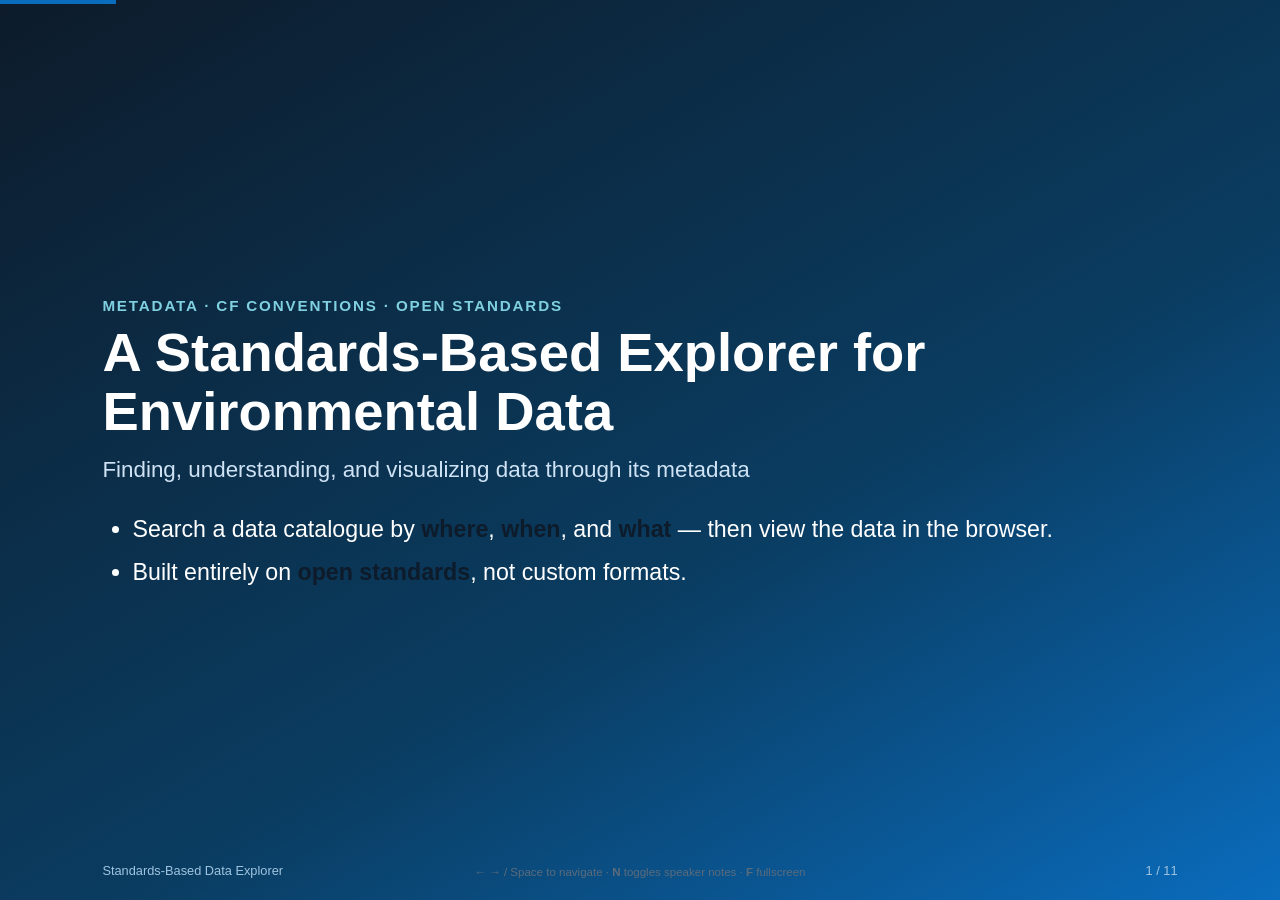
==== doc/presentation.html @ 1878325e "doc: add self-contained HTML slide deck presenting the project A 15-minute, ~11-slide overview for a" ====
<!DOCTYPE html>
<html lang="en">
<head>
<meta charset="utf-8" />
<meta name="viewport" content="width=device-width, initial-scale=1" />
<title>A Standards-Based Explorer for Environmental Data</title>
<style>
  :root {
    --bg: #0d1b2a;
    --panel: #ffffff;
    --ink: #1b2a3a;
    --muted: #5b6b7b;
    --accent: #0a6cbd;
    --accent2: #00838f;
    --ok: #1b8a5a;
    --warn: #b5651d;
    --line: #d9e2ec;
  }
  * { box-sizing: border-box; }
  html, body {
    margin: 0; height: 100%;
    font-family: -apple-system, "Segoe UI", Roboto, Helvetica, Arial, sans-serif;
    background: var(--bg); color: var(--ink);
  }
  #deck { height: 100vh; width: 100vw; position: relative; overflow: hidden; }
  .slide {
    position: absolute; inset: 0; display: none;
    padding: 6vh 8vw; flex-direction: column; justify-content: center;
    background: var(--panel);
    animation: fade .25s ease;
  }
  .slide.active { display: flex; }
  @keyframes fade { from { opacity: 0; transform: translateY(8px);} to {opacity:1; transform:none;} }

  .kicker { color: var(--accent2); font-weight: 700; letter-spacing: .12em;
            text-transform: uppercase; font-size: clamp(.7rem, 1.2vw, .95rem); margin-bottom: .6rem; }
  h1 { font-size: clamp(1.9rem, 4.6vw, 3.4rem); line-height: 1.08; margin: 0 0 1rem; color: var(--bg); }
  h2 { font-size: clamp(1.5rem, 3.4vw, 2.4rem); line-height: 1.12; margin: 0 0 1.4rem; color: var(--bg); }
  .sub { font-size: clamp(1rem, 1.9vw, 1.4rem); color: var(--muted); margin: 0 0 1rem; }
  ul { font-size: clamp(1rem, 1.9vw, 1.45rem); line-height: 1.5; margin: .3rem 0; padding-left: 1.3em; }
  li { margin: .5rem 0; }
  li strong { color: var(--bg); }
  .lead { border-left: 6px solid var(--accent); padding-left: 1rem; }

  table { border-collapse: collapse; font-size: clamp(.95rem, 1.8vw, 1.35rem); margin-top: .4rem; }
  th, td { text-align: left; padding: .55rem 1.1rem; border-bottom: 1px solid var(--line); }
  th { color: var(--accent); border-bottom: 2px solid var(--accent); }
  td:first-child { font-weight: 700; color: var(--bg); white-space: nowrap; }

  .ok li::marker { content: "✅ "; }
  .warn li::marker { content: "⚠️ "; }
  .fair b { color: var(--accent); }

  .title-slide { background: linear-gradient(150deg, #0d1b2a 0%, #0a3d62 60%, #0a6cbd 100%); color: #fff; }
  .title-slide h1 { color: #fff; }
  .title-slide .sub { color: #cfe3f5; }
  .title-slide .kicker { color: #7fd0e0; }

  footer {
    position: absolute; bottom: 2.4vh; left: 8vw; right: 8vw;
    display: flex; justify-content: space-between; align-items: center;
    color: var(--muted); font-size: .8rem;
  }
  .title-slide footer { color: #9fc4e0; }
  .progress { position: absolute; top: 0; left: 0; height: 4px; background: var(--accent); transition: width .25s; }

  .notes {
    margin-top: 1.4rem; padding: .8rem 1rem; background: #f4f8fc; border: 1px solid var(--line);
    border-radius: 8px; color: var(--muted); font-size: clamp(.85rem, 1.4vw, 1.05rem); display: none;
  }
  .notes.show { display: block; }
  .notes b { color: var(--accent2); }

  .hint { position: absolute; bottom: 2.4vh; left: 50%; transform: translateX(-50%);
          color: var(--muted); font-size: .72rem; }
  .title-slide .hint { color: #9fc4e0; }
</style>
</head>
<body>
<div id="deck">

  <!-- 1 -->
  <section class="slide title-slide">
    <div class="kicker">Metadata · CF Conventions · Open Standards</div>
    <h1>A Standards-Based Explorer for Environmental Data</h1>
    <p class="sub">Finding, understanding, and visualizing data through its metadata</p>
    <ul>
      <li>Search a data catalogue by <strong>where</strong>, <strong>when</strong>, and <strong>what</strong> — then view the data in the browser.</li>
      <li>Built entirely on <strong>open standards</strong>, not custom formats.</li>
    </ul>
    <div class="notes"><b>Say:</b> A small tool with a big idea — if data is described well, software can find it and show it automatically, with no special handling per dataset.</div>
  </section>

  <!-- 2 -->
  <section class="slide">
    <div class="kicker">Motivation</div>
    <h2>We have lots of data. Using it is the hard part.</h2>
    <ul class="lead">
      <li>Environmental data lives in many archives, formats, and projections.</li>
      <li>Users don't want files — they want to <strong>find the right thing</strong> and <strong>look at it</strong>.</li>
      <li>The gap between "data exists" and "data is usable" is <strong>metadata</strong>.</li>
    </ul>
    <div class="notes"><b>Say:</b> The bottleneck isn't storage — it's discovery and interpretation. Metadata is the bridge, and this project is a test of how well that bridge holds.</div>
  </section>

  <!-- 3 -->
  <section class="slide">
    <div class="kicker">What it does</div>
    <h2>Search → understand → visualize, all from the catalogue</h2>
    <ul>
      <li><strong>Search</strong> by area (draw a box on a map), time range, and free text.</li>
      <li>The tool reads each result's <strong>metadata</strong> to decide what it is and how to show it.</li>
      <li><strong>Visualize</strong>: plot a time series or profile inline, or overlay a map layer.</li>
    </ul>
    <div class="notes"><b>Say:</b> The user never touches a file path or a format. They draw a box, pick a date, and the catalogue's metadata does the rest.</div>
  </section>

  <!-- 4 -->
  <section class="slide">
    <div class="kicker">Foundations</div>
    <h2>Built on open standards — it speaks the community's languages</h2>
    <table>
      <tr><th>Standard</th><th>Role here</th></tr>
      <tr><td>CSW</td><td>Catalogue Service for the Web — search the catalogue</td></tr>
      <tr><td>ISO 19115 / 19139</td><td>The metadata records themselves</td></tr>
      <tr><td>OGC WMS</td><td>Ready-made map layers</td></tr>
      <tr><td>OPeNDAP / THREDDS</td><td>Direct access to the underlying data</td></tr>
      <tr><td>CF Conventions</td><td>Tells us the <em>kind</em> of measurement</td></tr>
    </table>
    <div class="notes"><b>Say:</b> Every row is an international open standard. Because we don't invent formats, this works with any compliant catalogue — not just ours.</div>
  </section>

  <!-- 5 -->
  <section class="slide">
    <div class="kicker">The key idea</div>
    <h2>The metadata decides the experience</h2>
    <ul class="lead">
      <li><strong>CF "featureType"</strong> (time series, profile, trajectory…) tells the tool <strong>how</strong> to plot the data — automatically.</li>
      <li><strong>Service links</strong> in the record (WMS, OPeNDAP) tell it <strong>how</strong> to access the data.</li>
      <li>Result: <strong>no per-dataset programming.</strong> Good metadata = instant usability.</li>
    </ul>
    <div class="notes"><b>Say:</b> A field called "featureType" literally chooses the right chart. When metadata is rich, the tool just works. When it isn't, the tool can't help — which is a powerful diagnostic.</div>
  </section>

  <!-- 6 -->
  <section class="slide">
    <div class="kicker">Strengths</div>
    <h2>What's genuinely good</h2>
    <ul class="ok">
      <li><strong>Interoperable</strong> — open standards, no vendor or format lock-in.</li>
      <li><strong>Metadata-driven</strong> — behavior comes from the catalogue, not hard-coded.</li>
      <li><strong>No data duplication</strong> — reads existing archives in place.</li>
      <li><strong>Polar-ready</strong> — supports Arctic projections (Svalbard, UPS North) most web maps ignore.</li>
      <li><strong>Lightweight</strong> — runs in a browser, already live in our infrastructure.</li>
    </ul>
  </section>

  <!-- 7 -->
  <section class="slide">
    <div class="kicker">Weaknesses & hard lessons</div>
    <h2>Honest limitations — most are about data, not code</h2>
    <ul class="warn">
      <li><strong>Only as good as the metadata.</strong> Missing featureType or service links = invisible to the tool.</li>
      <li><strong>Catalogue noise.</strong> Millions of fine-grained satellite records make useful datasets sparse and searches heavy.</li>
      <li><strong>Inconsistent catalogues.</strong> One returned <em>different results for the same query</em> — a server-side compliance gap.</li>
      <li><strong>Projection fragmentation.</strong> Services advertise different coordinate systems; polar data needs care.</li>
      <li><strong>Performance depends on remote servers</strong>, not on us.</li>
    </ul>
    <div class="notes"><b>Say:</b> The most interesting finding: most of our problems were metadata-quality problems, not software problems. The tool is a mirror held up to our data management.</div>
  </section>

  <!-- 8 -->
  <section class="slide">
    <div class="kicker">Response</div>
    <h2>Turning weaknesses into guardrails</h2>
    <ul>
      <li>Guard against runaway queries — require a filter; warn when a search is too broad.</li>
      <li>Search results several times faster by querying the catalogue <strong>in parallel</strong>.</li>
      <li>Bundled our own <strong>Norwegian + Svalbard coastline</strong> where no standard polar basemap existed.</li>
      <li>A <strong>layer manager</strong> to control map overlays (order, transparency, visibility).</li>
    </ul>
    <div class="notes"><b>Say:</b> Each limitation pushed a concrete improvement — several are reusable building blocks for other tools.</div>
  </section>

  <!-- 9 -->
  <section class="slide">
    <div class="kicker">Status</div>
    <h2>Where we are today</h2>
    <ul>
      <li>🟢 <strong>Usable working prototype</strong>, deployed in our operational environment.</li>
      <li>🟢 Refactored into <strong>reusable, shared components</strong> (search, plotting, maps).</li>
      <li>🟢 <strong>Automated test suite</strong> (130+ tests) for confidence in changes.</li>
      <li>🟡 Validated mainly against met.no catalogues — broader testing pending.</li>
    </ul>
  </section>

  <!-- 10 -->
  <section class="slide">
    <div class="kicker">Roadmap</div>
    <h2>Further development</h2>
    <ul>
      <li><strong>Collection-level search</strong> (datasets, not millions of granules) for speed and clarity.</li>
      <li><strong>Caching &amp; smarter ranking</strong> of the most relevant results.</li>
      <li><strong>Richer visualization</strong>: vertical profiles, time animation of map layers, downloads.</li>
      <li><strong>A metadata feedback loop</strong> — flag records missing featureType/links to improve the catalogue itself.</li>
      <li><strong>Wider reach</strong>: point it at other national/European catalogues.</li>
    </ul>
  </section>

  <!-- 11 -->
  <section class="slide title-slide">
    <div class="kicker">Why it matters</div>
    <h2>A practical test of FAIR data</h2>
    <ul class="fair">
      <li>The tool only works because data is <b>F</b>indable, <b>A</b>ccessible, <b>I</b>nteroperable, <b>R</b>eusable.</li>
      <li>Where it struggles, it <strong>points directly at metadata we can improve</strong>.</li>
      <li>Open standards + good metadata = data that serves people, not just storage.</li>
    </ul>
    <div class="notes"><b>Say:</b> If you take one thing away — investing in metadata quality and open standards pays off directly in tools like this. The software is the easy part; the metadata is the asset.</div>
  </section>

</div>

<div class="progress" id="progress"></div>
<div class="hint">← → / Space to navigate · <b>N</b> toggles speaker notes · <b>F</b> fullscreen</div>

<script>
  var slides = Array.prototype.slice.call(document.querySelectorAll('.slide'));
  var i = 0, notesOn = false;
  function render() {
    slides.forEach(function (s, n) { s.classList.toggle('active', n === i); });
    document.getElementById('progress').style.width = ((i + 1) / slides.length * 100) + '%';
    var active = slides[i];
    var f = active.querySelector('footer');
    if (!f) {
      f = document.createElement('footer');
      f.innerHTML = '<span>Standards-Based Data Explorer</span><span>' + (i + 1) + ' / ' + slides.length + '</span>';
      active.appendChild(f);
    }
    var note = active.querySelector('.notes');
    if (note) note.classList.toggle('show', notesOn);
  }
  function go(d) { i = Math.max(0, Math.min(slides.length - 1, i + d)); render(); }
  document.addEventListener('keydown', function (e) {
    if (e.key === 'ArrowRight' || e.key === ' ' || e.key === 'PageDown') { go(1); e.preventDefault(); }
    else if (e.key === 'ArrowLeft' || e.key === 'PageUp') { go(-1); }
    else if (e.key === 'Home') { i = 0; render(); }
    else if (e.key === 'End') { i = slides.length - 1; render(); }
    else if (e.key === 'n' || e.key === 'N') { notesOn = !notesOn; render(); }
    else if (e.key === 'f' || e.key === 'F') {
      if (!document.fullscreenElement) document.documentElement.requestFullscreen();
      else document.exitFullscreen();
    }
  });
  document.getElementById('deck').addEventListener('click', function (e) {
    // click right half = next, left half = previous
    go(e.clientX > window.innerWidth / 2 ? 1 : -1);
  });
  render();
</script>
</body>
</html>
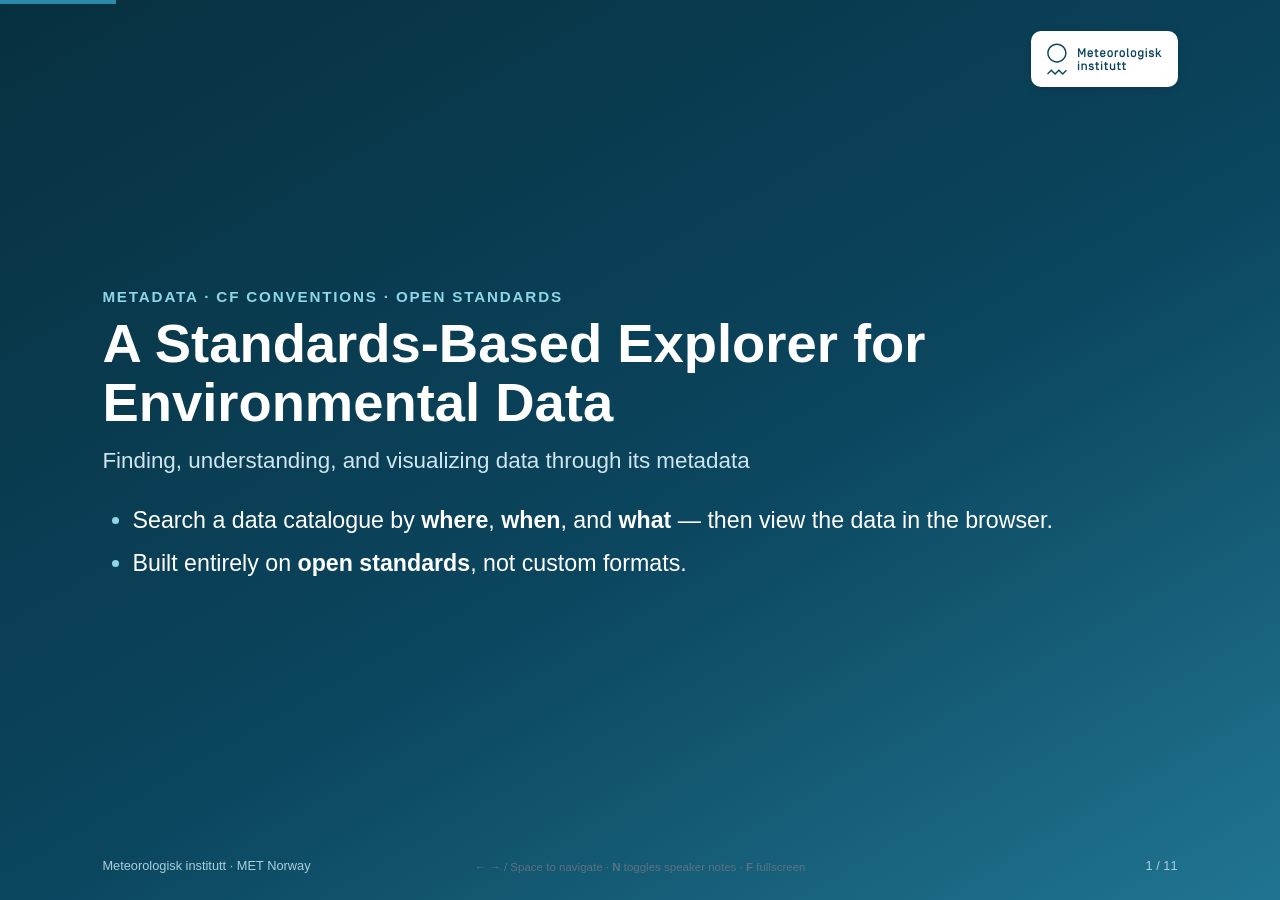
==== commit 27fd2563: "doc: brand the slide deck with MET Norway colours and logo Recolour the deck around the MET Norway p" ====
--- a/doc/presentation.html
+++ b/doc/presentation.html
@@ -3,77 +3,94 @@
 <head>
 <meta charset="utf-8" />
 <meta name="viewport" content="width=device-width, initial-scale=1" />
-<title>A Standards-Based Explorer for Environmental Data</title>
+<title>A Standards-Based Explorer for Environmental Data — MET Norway</title>
 <style>
   :root {
-    --bg: #0d1b2a;
-    --panel: #ffffff;
-    --ink: #1b2a3a;
-    --muted: #5b6b7b;
-    --accent: #0a6cbd;
-    --accent2: #00838f;
+    /* MET Norway brand (logo colour #0b455e) */
+    --brand: #0b455e;
+    --brand-deep: #07303f;
+    --brand-2: #2a8aa8;
+    --ink: #16313f;
+    --muted: #5b7280;
     --ok: #1b8a5a;
     --warn: #b5651d;
-    --line: #d9e2ec;
+    --line: #d7e3e9;
+    --panel: #ffffff;
   }
   * { box-sizing: border-box; }
   html, body {
     margin: 0; height: 100%;
     font-family: -apple-system, "Segoe UI", Roboto, Helvetica, Arial, sans-serif;
-    background: var(--bg); color: var(--ink);
+    background: var(--brand-deep); color: var(--ink);
   }
   #deck { height: 100vh; width: 100vw; position: relative; overflow: hidden; }
   .slide {
     position: absolute; inset: 0; display: none;
-    padding: 6vh 8vw; flex-direction: column; justify-content: center;
+    padding: 7vh 8vw 9vh; flex-direction: column; justify-content: center;
     background: var(--panel);
     animation: fade .25s ease;
   }
   .slide.active { display: flex; }
   @keyframes fade { from { opacity: 0; transform: translateY(8px);} to {opacity:1; transform:none;} }
 
-  .kicker { color: var(--accent2); font-weight: 700; letter-spacing: .12em;
+  .kicker { color: var(--brand-2); font-weight: 700; letter-spacing: .12em;
             text-transform: uppercase; font-size: clamp(.7rem, 1.2vw, .95rem); margin-bottom: .6rem; }
-  h1 { font-size: clamp(1.9rem, 4.6vw, 3.4rem); line-height: 1.08; margin: 0 0 1rem; color: var(--bg); }
-  h2 { font-size: clamp(1.5rem, 3.4vw, 2.4rem); line-height: 1.12; margin: 0 0 1.4rem; color: var(--bg); }
+  h1 { font-size: clamp(1.9rem, 4.6vw, 3.4rem); line-height: 1.08; margin: 0 0 1rem; color: var(--brand); }
+  h2 { font-size: clamp(1.5rem, 3.4vw, 2.4rem); line-height: 1.12; margin: 0 0 1.4rem; color: var(--brand); }
   .sub { font-size: clamp(1rem, 1.9vw, 1.4rem); color: var(--muted); margin: 0 0 1rem; }
   ul { font-size: clamp(1rem, 1.9vw, 1.45rem); line-height: 1.5; margin: .3rem 0; padding-left: 1.3em; }
   li { margin: .5rem 0; }
-  li strong { color: var(--bg); }
-  .lead { border-left: 6px solid var(--accent); padding-left: 1rem; }
+  li::marker { color: var(--brand-2); }
+  li strong { color: var(--brand); }
+  .lead { border-left: 6px solid var(--brand-2); padding-left: 1rem; }
 
   table { border-collapse: collapse; font-size: clamp(.95rem, 1.8vw, 1.35rem); margin-top: .4rem; }
   th, td { text-align: left; padding: .55rem 1.1rem; border-bottom: 1px solid var(--line); }
-  th { color: var(--accent); border-bottom: 2px solid var(--accent); }
-  td:first-child { font-weight: 700; color: var(--bg); white-space: nowrap; }
+  th { color: var(--brand); border-bottom: 2px solid var(--brand-2); }
+  td:first-child { font-weight: 700; color: var(--brand); white-space: nowrap; }
 
   .ok li::marker { content: "✅ "; }
   .warn li::marker { content: "⚠️ "; }
-  .fair b { color: var(--accent); }
-
-  .title-slide { background: linear-gradient(150deg, #0d1b2a 0%, #0a3d62 60%, #0a6cbd 100%); color: #fff; }
-  .title-slide h1 { color: #fff; }
-  .title-slide .sub { color: #cfe3f5; }
-  .title-slide .kicker { color: #7fd0e0; }
+  .fair b { color: var(--brand-2); }
+
+  .title-slide { background: linear-gradient(150deg, var(--brand-deep) 0%, var(--brand) 55%, var(--brand-2) 120%); color: #fff; }
+  .title-slide h1, .title-slide h2 { color: #fff; }
+  .title-slide .sub { color: #cfe6ee; }
+  .title-slide .kicker { color: #8fd6e6; }
+  .title-slide li::marker { color: #8fd6e6; }
+  .title-slide li strong { color: #ffffff; }
+  .title-slide .fair b { color: #8fd6e6; }
+  .title-slide .lead { border-left-color: #8fd6e6; }
+
+  /* logo chip — white background so the petrol-blue mark reads on any slide */
+  .logo {
+    position: absolute; top: 3.4vh; right: 8vw;
+    background: #fff; border-radius: 10px; padding: 8px 12px;
+    box-shadow: 0 2px 10px rgba(0,0,0,.12); height: 40px;
+  }
+  .logo img { height: 24px; display: block; }
+  .title-slide .logo { height: 56px; padding: 12px 16px; }
+  .title-slide .logo img { height: 32px; }
 
   footer {
-    position: absolute; bottom: 2.4vh; left: 8vw; right: 8vw;
+    position: absolute; bottom: 3vh; left: 8vw; right: 8vw;
     display: flex; justify-content: space-between; align-items: center;
     color: var(--muted); font-size: .8rem;
   }
-  .title-slide footer { color: #9fc4e0; }
-  .progress { position: absolute; top: 0; left: 0; height: 4px; background: var(--accent); transition: width .25s; }
+  .title-slide footer { color: #a9cfdb; }
+  .progress { position: absolute; top: 0; left: 0; height: 4px; background: var(--brand-2); transition: width .25s; }
 
   .notes {
-    margin-top: 1.4rem; padding: .8rem 1rem; background: #f4f8fc; border: 1px solid var(--line);
-    border-radius: 8px; color: var(--muted); font-size: clamp(.85rem, 1.4vw, 1.05rem); display: none;
+    margin-top: 1.4rem; padding: .8rem 1rem; background: #eef5f8; border: 1px solid var(--line);
+    border-left: 4px solid var(--brand-2); border-radius: 8px; color: var(--muted);
+    font-size: clamp(.85rem, 1.4vw, 1.05rem); display: none;
   }
   .notes.show { display: block; }
-  .notes b { color: var(--accent2); }
-
-  .hint { position: absolute; bottom: 2.4vh; left: 50%; transform: translateX(-50%);
+  .notes b { color: var(--brand); }
+
+  .hint { position: absolute; bottom: 3vh; left: 50%; transform: translateX(-50%);
           color: var(--muted); font-size: .72rem; }
-  .title-slide .hint { color: #9fc4e0; }
+  .title-slide .hint { color: #a9cfdb; }
 </style>
 </head>
 <body>
@@ -190,7 +207,7 @@
       <li>🟢 <strong>Usable working prototype</strong>, deployed in our operational environment.</li>
       <li>🟢 Refactored into <strong>reusable, shared components</strong> (search, plotting, maps).</li>
       <li>🟢 <strong>Automated test suite</strong> (130+ tests) for confidence in changes.</li>
-      <li>🟡 Validated mainly against met.no catalogues — broader testing pending.</li>
+      <li>🟡 Validated mainly against MET Norway catalogues — broader testing pending.</li>
     </ul>
   </section>
 
@@ -225,19 +242,25 @@
 <div class="hint">← → / Space to navigate · <b>N</b> toggles speaker notes · <b>F</b> fullscreen</div>
 
 <script>
+  var MET_LOGO = "[data-uri]";
   var slides = Array.prototype.slice.call(document.querySelectorAll('.slide'));
   var i = 0, notesOn = false;
+
+  // Brand each slide: logo chip + footer.
+  slides.forEach(function (s, n) {
+    var logo = document.createElement('div');
+    logo.className = 'logo';
+    logo.innerHTML = '<img alt="MET Norway" src="' + MET_LOGO + '">';
+    s.appendChild(logo);
+    var f = document.createElement('footer');
+    f.innerHTML = '<span>Meteorologisk institutt · MET Norway</span><span>' + (n + 1) + ' / ' + slides.length + '</span>';
+    s.appendChild(f);
+  });
+
   function render() {
     slides.forEach(function (s, n) { s.classList.toggle('active', n === i); });
     document.getElementById('progress').style.width = ((i + 1) / slides.length * 100) + '%';
-    var active = slides[i];
-    var f = active.querySelector('footer');
-    if (!f) {
-      f = document.createElement('footer');
-      f.innerHTML = '<span>Standards-Based Data Explorer</span><span>' + (i + 1) + ' / ' + slides.length + '</span>';
-      active.appendChild(f);
-    }
-    var note = active.querySelector('.notes');
+    var note = slides[i].querySelector('.notes');
     if (note) note.classList.toggle('show', notesOn);
   }
   function go(d) { i = Math.max(0, Math.min(slides.length - 1, i + d)); render(); }
@@ -253,7 +276,7 @@
     }
   });
   document.getElementById('deck').addEventListener('click', function (e) {
-    // click right half = next, left half = previous
+    if (e.target.closest('.logo')) return;
     go(e.clientX > window.innerWidth / 2 ? 1 : -1);
   });
   render();
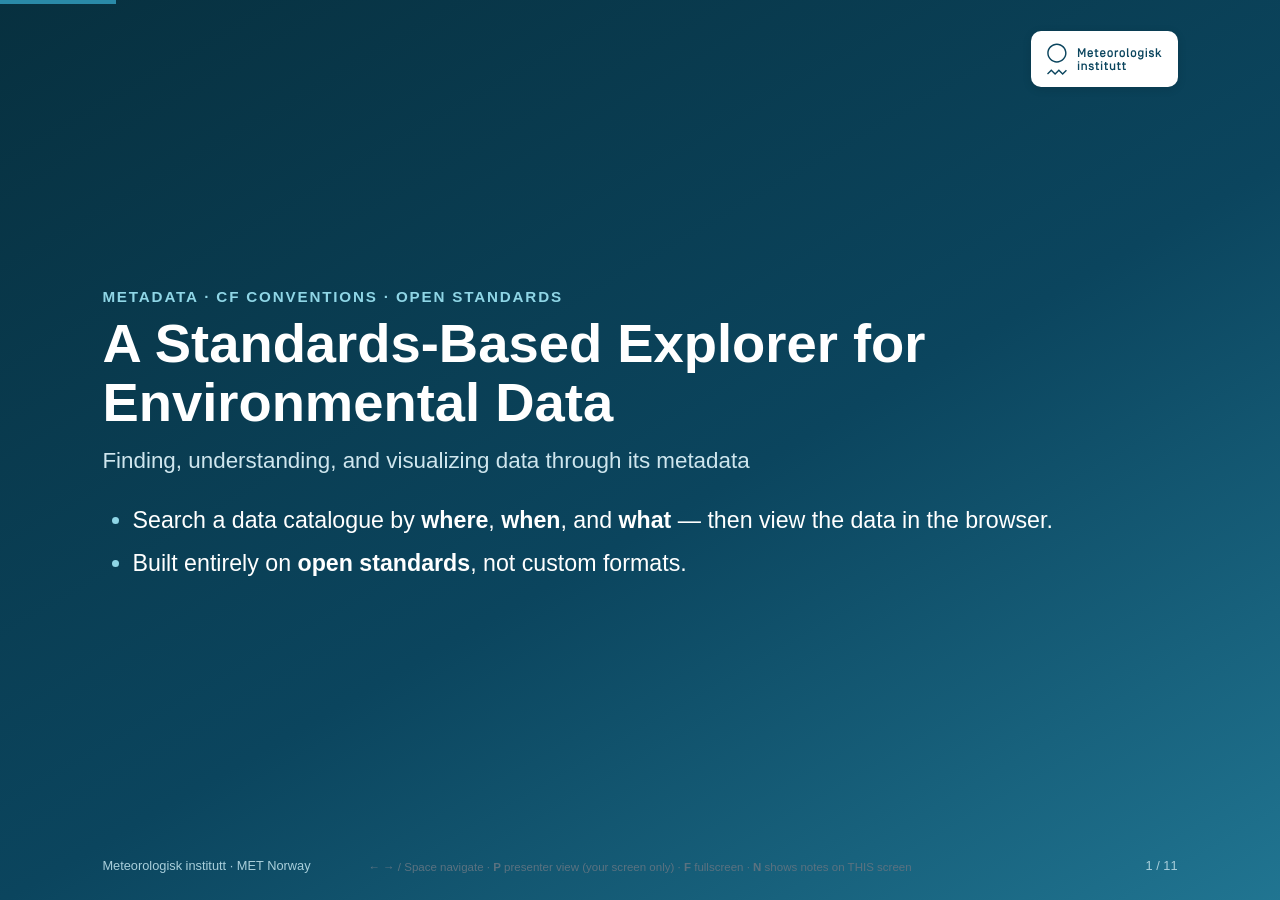
==== commit c32b1077: "doc: add presenter view (notes/timer/next on a private second window) Press P to open a separate pre" ====
--- a/doc/presentation.html
+++ b/doc/presentation.html
@@ -239,7 +239,7 @@
 </div>
 
 <div class="progress" id="progress"></div>
-<div class="hint">← → / Space to navigate · <b>N</b> toggles speaker notes · <b>F</b> fullscreen</div>
+<div class="hint">← → / Space navigate · <b>P</b> presenter view (your screen only) · <b>F</b> fullscreen · <b>N</b> shows notes on THIS screen</div>
 
 <script>
   var MET_LOGO = "[data-uri]";
@@ -262,13 +262,80 @@
     document.getElementById('progress').style.width = ((i + 1) / slides.length * 100) + '%';
     var note = slides[i].querySelector('.notes');
     if (note) note.classList.toggle('show', notesOn);
+    syncPresenter();
   }
   function go(d) { i = Math.max(0, Math.min(slides.length - 1, i + d)); render(); }
+
+  // ---- Presenter view: a separate window only the presenter sees ----------
+  var presenterWin = null, startTime = 0;
+  function headingText(s) {
+    var k = s.querySelector('.kicker'), h = s.querySelector('h1, h2');
+    return (k ? k.textContent + ' — ' : '') + (h ? h.textContent : '');
+  }
+  function notesHTML(s) {
+    var n = s.querySelector('.notes');
+    return n ? n.innerHTML : '<em>No notes for this slide.</em>';
+  }
+  function syncPresenter() {
+    if (!presenterWin || presenterWin.closed) return;
+    var d = presenterWin.document;
+    d.getElementById('counter').textContent = (i + 1) + ' / ' + slides.length;
+    d.getElementById('cur').innerHTML = headingText(slides[i]);
+    d.getElementById('notes').innerHTML = notesHTML(slides[i]);
+    d.getElementById('next').innerHTML =
+      (i + 1 < slides.length) ? headingText(slides[i + 1]) : '<em>End of deck</em>';
+  }
+  function tickTimer() {
+    if (!presenterWin || presenterWin.closed) return;
+    var s = Math.floor((Date.now() - startTime) / 1000);
+    var mm = ('0' + Math.floor(s / 60)).slice(-2), ss = ('0' + (s % 60)).slice(-2);
+    presenterWin.document.getElementById('timer').textContent = mm + ':' + ss;
+  }
+  function openPresenter() {
+    if (presenterWin && !presenterWin.closed) { presenterWin.focus(); return; }
+    presenterWin = window.open('', 'metPresenter', 'width=760,height=680');
+    if (!presenterWin) { alert('Please allow pop-ups for this page to use the presenter view.'); return; }
+    startTime = Date.now();
+    var css = 'body{margin:0;font-family:-apple-system,Segoe UI,Roboto,Arial,sans-serif;'
+      + 'background:#07303f;color:#eaf3f7;padding:18px 22px}'
+      + '#bar{display:flex;justify-content:space-between;align-items:center;'
+      + 'border-bottom:2px solid #2a8aa8;padding-bottom:10px;margin-bottom:14px}'
+      + '#timer{font-size:30px;font-weight:700;color:#8fd6e6}'
+      + '#counter{font-size:16px;color:#a9cfdb}'
+      + 'button{font-size:18px;padding:8px 16px;margin-left:8px;border:0;border-radius:8px;'
+      + 'background:#2a8aa8;color:#fff;cursor:pointer}button:hover{background:#1d7a93}'
+      + 'h3{color:#8fd6e6;text-transform:uppercase;letter-spacing:.1em;font-size:13px;margin:18px 0 6px}'
+      + '#cur{font-size:20px;font-weight:700;color:#fff}'
+      + '#notes{font-size:19px;line-height:1.5;background:#0b455e;padding:14px 16px;border-radius:10px}'
+      + '#notes b{color:#8fd6e6}#next{font-size:17px;color:#cfe6ee}';
+    var doc = presenterWin.document;
+    doc.open();
+    doc.write('<!DOCTYPE html><html><head><meta charset="utf-8"><title>Presenter view — MET Norway</title>'
+      + '<style>' + css + '</style></head><body>'
+      + '<div id="bar"><span id="timer">00:00</span>'
+      + '<span><button id="pprev">◀ Prev</button><button id="pnext">Next ▶</button></span></div>'
+      + '<div id="counter"></div>'
+      + '<h3>Current slide</h3><div id="cur"></div>'
+      + '<h3>Speaker notes</h3><div id="notes"></div>'
+      + '<h3>Up next</h3><div id="next"></div>'
+      + '</body></html>');
+    doc.close();
+    doc.getElementById('pprev').onclick = function () { go(-1); };
+    doc.getElementById('pnext').onclick = function () { go(1); };
+    presenterWin.addEventListener('keydown', function (e) {
+      if (e.key === 'ArrowRight' || e.key === ' ' || e.key === 'PageDown') { go(1); e.preventDefault(); }
+      else if (e.key === 'ArrowLeft' || e.key === 'PageUp') { go(-1); }
+    });
+    setInterval(tickTimer, 1000);
+    syncPresenter();
+  }
+
   document.addEventListener('keydown', function (e) {
     if (e.key === 'ArrowRight' || e.key === ' ' || e.key === 'PageDown') { go(1); e.preventDefault(); }
     else if (e.key === 'ArrowLeft' || e.key === 'PageUp') { go(-1); }
     else if (e.key === 'Home') { i = 0; render(); }
     else if (e.key === 'End') { i = slides.length - 1; render(); }
+    else if (e.key === 'p' || e.key === 'P') { openPresenter(); }
     else if (e.key === 'n' || e.key === 'N') { notesOn = !notesOn; render(); }
     else if (e.key === 'f' || e.key === 'F') {
       if (!document.fullscreenElement) document.documentElement.requestFullscreen();
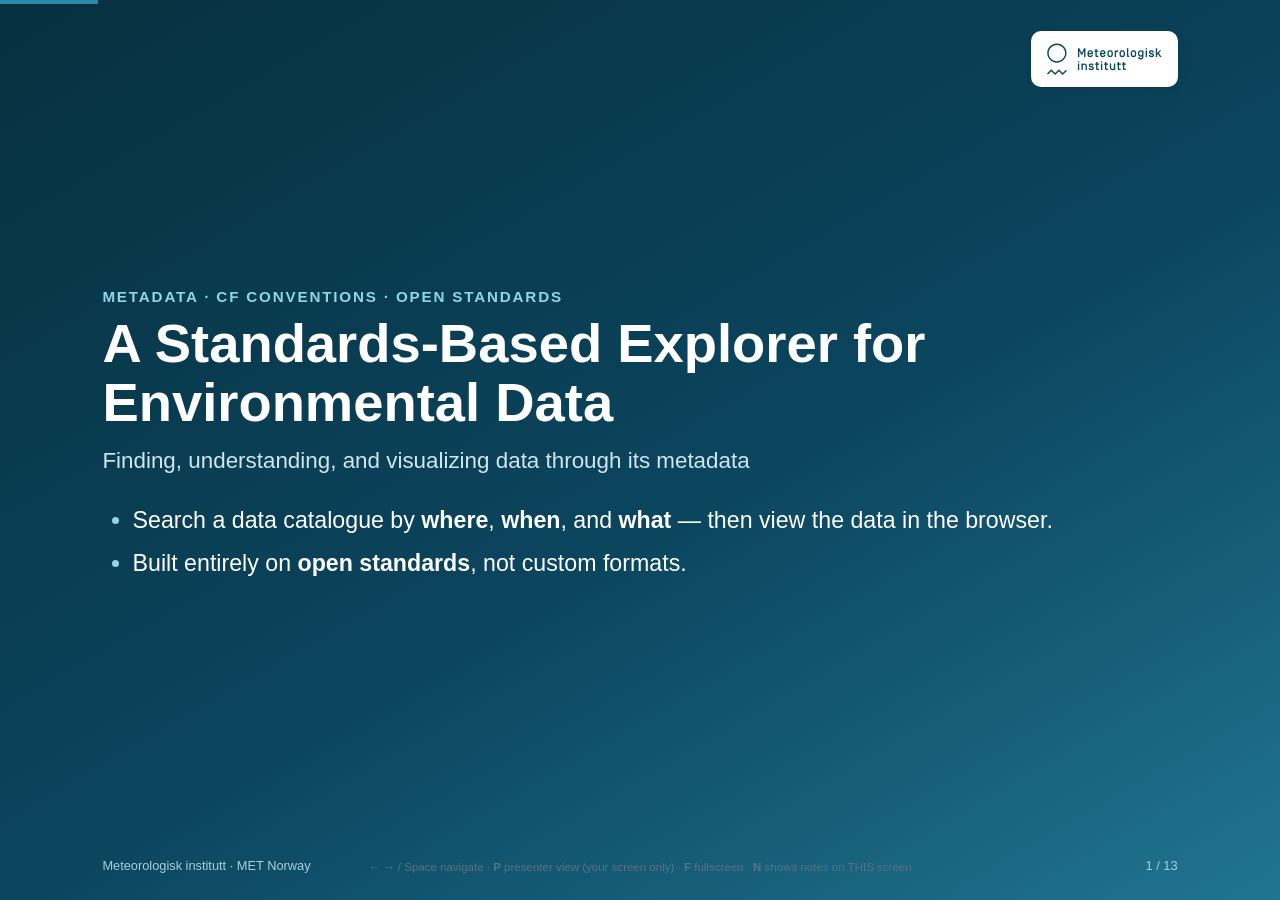
==== commit e4b07fdc: "doc: add the pitch — "data to product in zero steps" + data-model pipeline Two slides (HTML deck + n" ====
--- a/doc/presentation.html
+++ b/doc/presentation.html
@@ -53,6 +53,19 @@
   .warn li::marker { content: "⚠️ "; }
   .fair b { color: var(--brand-2); }
 
+  /* convention-driven pipeline diagram */
+  .flow { display: flex; align-items: stretch; gap: .5rem; flex-wrap: wrap; margin: .6rem 0 1.2rem; }
+  .flow .step {
+    flex: 1 1 0; min-width: 150px; background: #eef5f8; border: 1px solid var(--line);
+    border-top: 4px solid var(--brand-2); border-radius: 10px; padding: .8rem 1rem;
+    font-weight: 700; color: var(--brand); font-size: clamp(.85rem, 1.5vw, 1.15rem);
+    display: flex; flex-direction: column; justify-content: center;
+  }
+  .flow .step small { display: block; font-weight: 400; color: var(--muted); margin-top: .3rem; font-size: .8em; }
+  .flow .step b { color: var(--brand-2); }
+  .flow .arrow { align-self: center; color: var(--brand-2); font-size: 1.7rem; font-weight: 700; }
+  .silver { font-size: clamp(1.1rem, 2.2vw, 1.7rem); font-weight: 700; }
+
   .title-slide { background: linear-gradient(150deg, var(--brand-deep) 0%, var(--brand) 55%, var(--brand-2) 120%); color: #fff; }
   .title-slide h1, .title-slide h2 { color: #fff; }
   .title-slide .sub { color: #cfe6ee; }
@@ -157,6 +170,38 @@
       <li>Result: <strong>no per-dataset programming.</strong> Good metadata = instant usability.</li>
     </ul>
     <div class="notes"><b>Say:</b> A field called "featureType" literally chooses the right chart. When metadata is rich, the tool just works. When it isn't, the tool can't help — which is a powerful diagnostic.</div>
+  </section>
+
+  <!-- 5b — the pitch -->
+  <section class="slide title-slide">
+    <div class="kicker">What makes it unique</div>
+    <h2>From data to interactive product — in zero steps</h2>
+    <ul>
+      <li>A standards-compliant dataset is <strong>already</strong> a product: point at its link, and the app builds the controls and the plot itself.</li>
+      <li>No download. No format wrangling. No bespoke plotting code. No custom interface.</li>
+    </ul>
+    <p class="silver">Data to science — served on a silver plate.</p>
+    <div class="notes"><b>Say:</b> This is the pitch. Everywhere else, turning a dataset into an interactive product is days of bespoke work — download, parse, write plotting code, build a UI. Here it's a single link, because the metadata already says everything the software needs.</div>
+  </section>
+
+  <!-- 5c — the data model / pipeline -->
+  <section class="slide">
+    <div class="kicker">The data model</div>
+    <h2>One convention-driven pipeline — not custom code per dataset</h2>
+    <div class="flow">
+      <div class="step">Data link<small>OPeNDAP / NetCDF</small></div>
+      <div class="arrow">→</div>
+      <div class="step">Open as a standard dataset<small>xarray</small></div>
+      <div class="arrow">→</div>
+      <div class="step">Read <b>featureType</b><small>CF convention</small></div>
+      <div class="arrow">→</div>
+      <div class="step">The right view, automatically<small>time series · profile · trajectory</small></div>
+    </div>
+    <ul>
+      <li>Variables, axes, labels and units come straight from <strong>CF metadata</strong>; quality-flag variables are auto-excluded.</li>
+      <li>Add a compliant dataset → get a working, interactive product. <strong>No per-dataset programming.</strong></li>
+    </ul>
+    <div class="notes"><b>Say:</b> Here's why "zero steps" is real, not a slogan. One pipeline: validate the link, open the data, read the featureType, and the convention tells us which interactive view to build. The dataset's own metadata drives everything — variables, axes, labels, even which charts make sense.</div>
   </section>
 
   <!-- 6 -->
